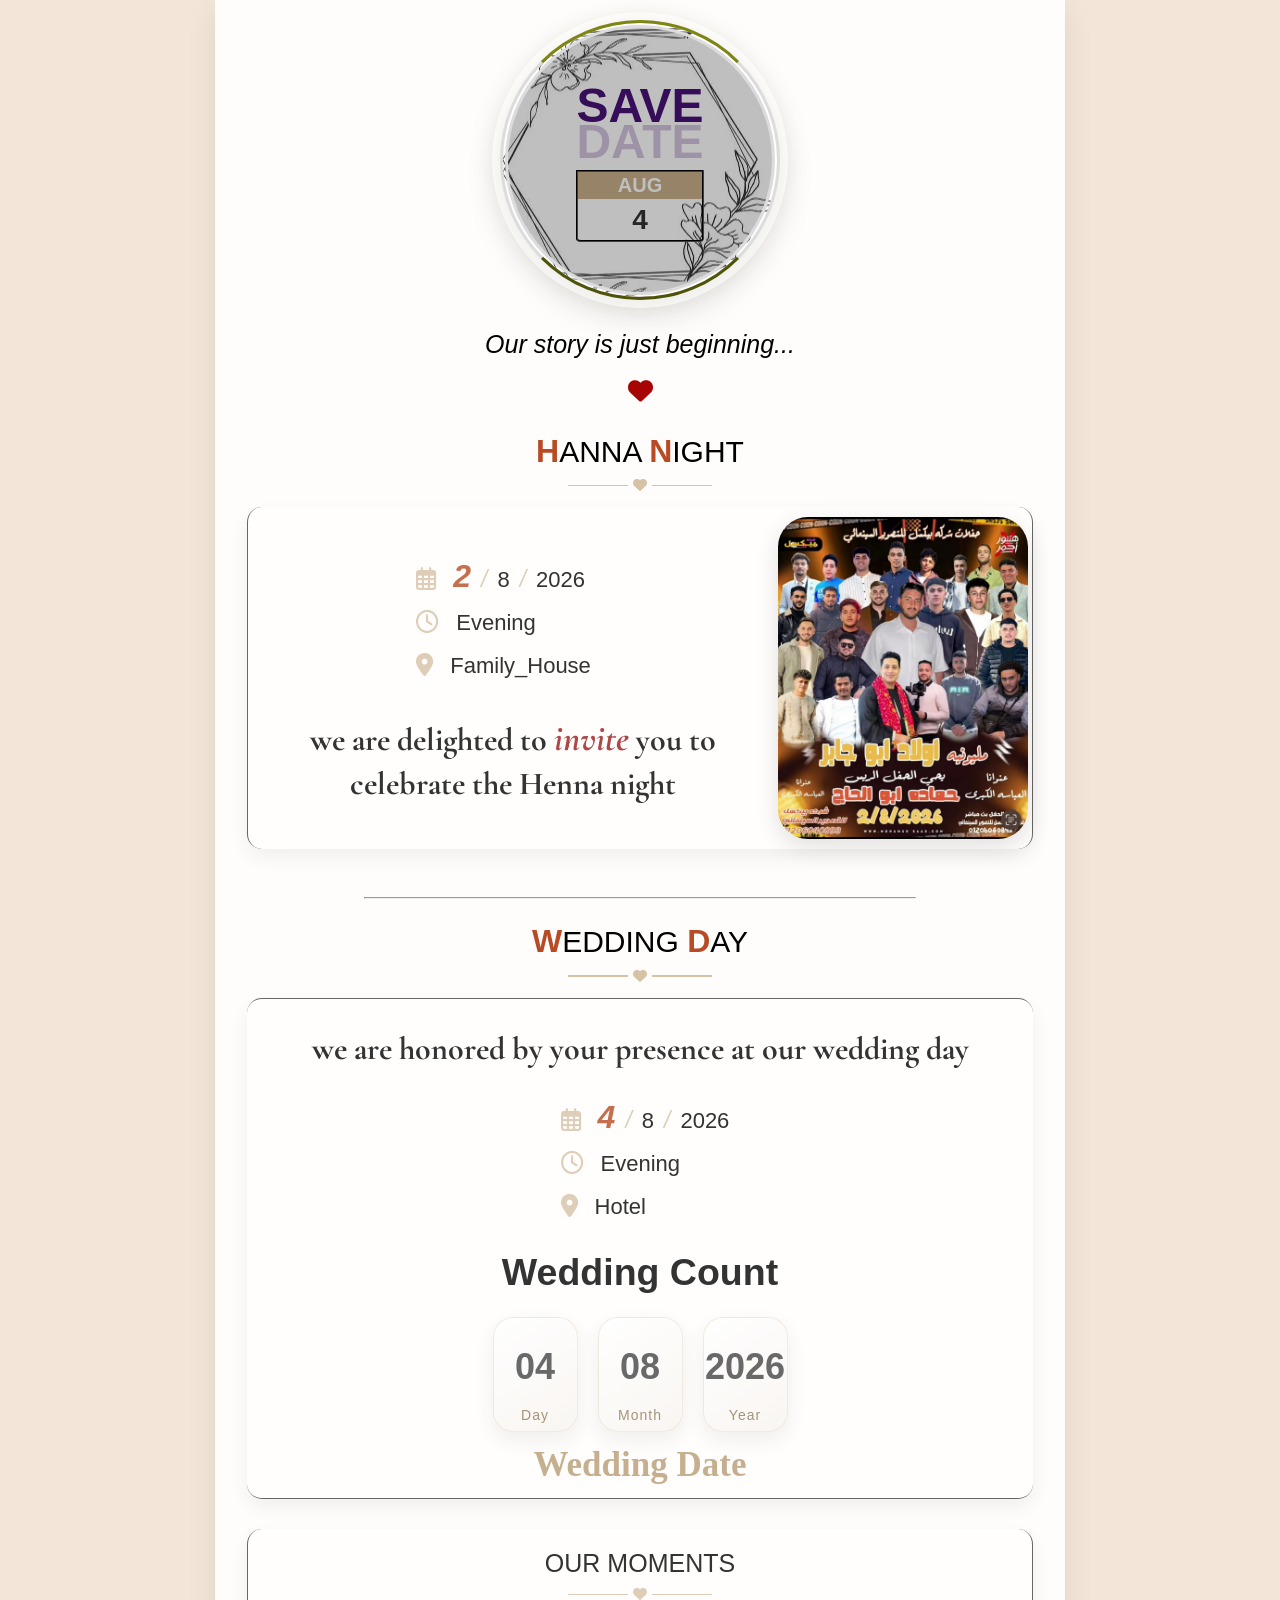
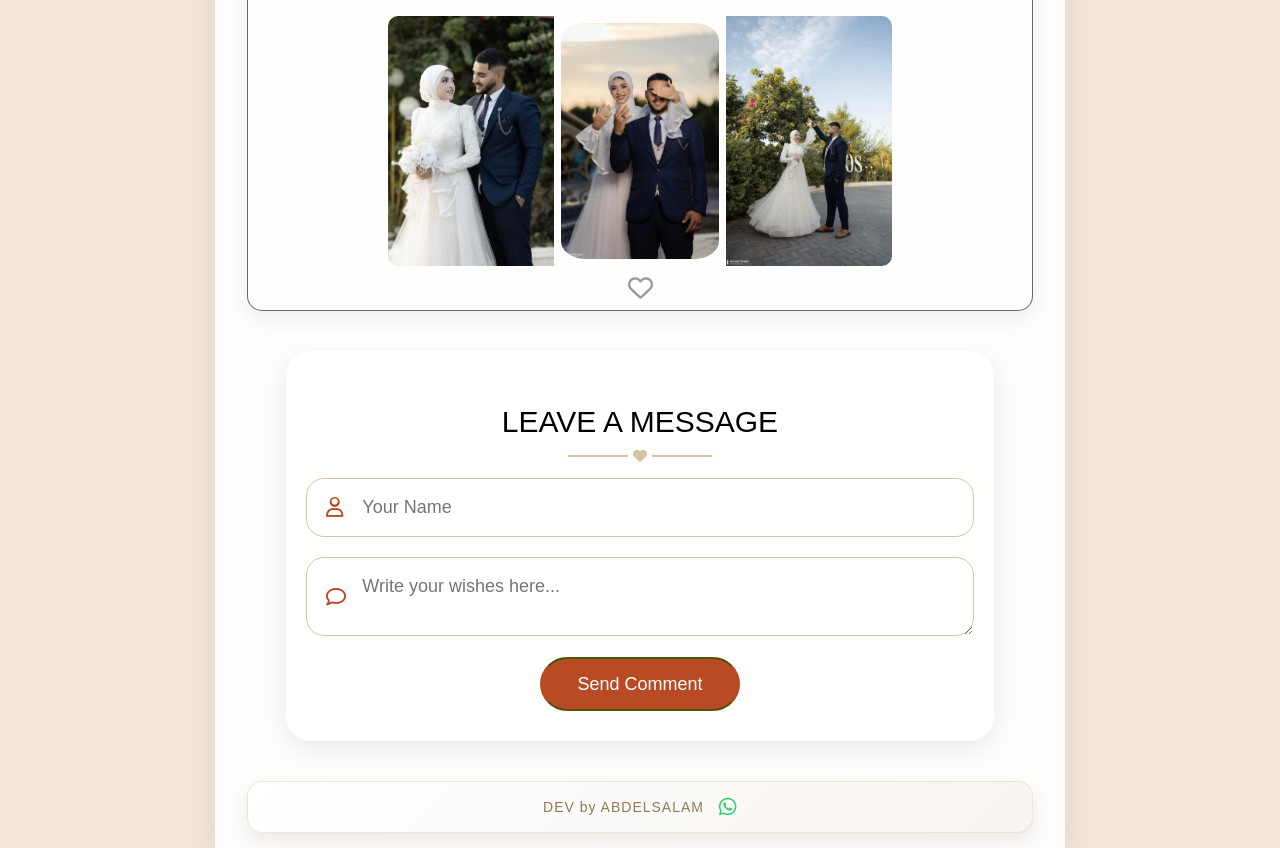
==== main.html @ c917ecb7 "Add files via upload" ====
<!doctype html>
<html lang="en">

<head>
  <meta charset="UTF-8" />
  <meta name="viewport" content="width=device-width, initial-scale=1.0" />
  <title>Wedding_Invation</title>
  <meta name="description" content="welcome for you in wedding party" />
</head>
<link rel="stylesheet" href="CSS/widding.css" />
<link rel="stylesheet" href="CSS/display.css" />
<link rel="stylesheet" href="CSS/normalize.css" />
<link rel="preconnect" href="https://fonts.googleapis.com/css2
    ?family=Outfit&family=Young+Serif&display=swap" />
<link rel="preconnect" href="https://fonts.googleapis.com" />
<link rel="preconnect" href="https://fonts.gstatic.com" crossorigin />

<link
  href="https://fonts.googleapis.com/css2?family=Cormorant+Garamond:wght@300;400;500;600;700&family=Great+Vibes&display=swap"
  rel="stylesheet" />
<link rel="stylesheet" href="https://cdnjs.cloudflare.com/ajax/libs/font-awesome/6.5.2/css/all.min.css" />

<body dir="auto">
  <div class="container">
    <div class="p1">
      <div class="content">
        <h1>SAVE<br /><strong>DATE</strong></h1>
        <div class="calender">
          <span class="month">AUG</span>
          <span class="day">4</span>
        </div>
      </div>
    </div>

    <div class="text1">
      <p>Our story is just beginning...</p>
      <i class="fa-solid fa-heart"></i>
    </div>

    <div class="HANNA">
      <p class="title"><strong>H</strong>ANNA <strong>N</strong>IGHT</p>
      <div class="divider">
        <span></span>
        <i class="fa-solid fa-heart"></i>
        <span></span>
      </div>
    </div>
    <div class="HANNA_content">
      <div class="details">
        <div class="first">
          <i class="fa-regular fa-calendar-days"></i>
          <span><b>2</b><i>/</i>8<i>/</i>2026</span>
          <br />
          <i class="fa-regular fa-clock"></i>
          <span>Evening</span>
          <br />
          <div class="location-box">
            <i class="fa-solid fa-location-dot location-icon"></i>
            <span>Family_House</span>
          </div>
        </div>
        <div class="invite">
          <p>
            we are delighted to <b>invite</b> you to celebrate the Henna night
          </p>
        </div>
      </div>

      <img class="p2" src="photo/Hanna.jpg" alt="Family_photo" />
    </div>
    <br />
    <hr />
    <div class="WEDDING">
      <p class="title"><strong>W</strong>EDDING <strong>D</strong>AY</p>
      <div class="divider">
        <span></span>
        <i class="fa-solid fa-heart"></i>
        <span></span>
      </div>
    </div>

    <div class="WEDDING_content">
      <div class="invite">
        <p>we are honored by your presence at our wedding day</p>
      </div>
      <div class="details">
        <i class="fa-regular fa-calendar-days"></i>
        <span><b>4</b><i>/</i>8<i>/</i>2026</span>
        <br />
        <i class="fa-regular fa-clock"></i>
        <span>Evening</span>
        <br />
        <div class="location-box2">
          <i class="fa-solid fa-location-dot location-icon2"></i>
          <span>Hotel</span>
        </div>
      </div>
      <div class="countdown-box">
        <h2 id="title">Wedding Count</h2>

        <div class="countdown" id="countdown">
          <div class="time-card">
            <span id="days">00</span>
            <p>Days</p>
          </div>

          <div class="time-card">
            <span id="hours">00</span>
            <p>Hours</p>
          </div>

          <div class="time-card">
            <span id="minutes">00</span>
            <p>Minutes</p>
          </div>

          <div class="time-card">
            <span id="seconds">00</span>
            <p>Seconds</p>
          </div>
        </div>

        <div class="countdown" id="date-box" style="display: none">
          <div class="time-card">
            <span id="d-day"></span>
            <p>Day</p>
          </div>

          <div class="time-card">
            <span id="d-month"></span>
            <p>Month</p>
          </div>

          <div class="time-card">
            <span id="d-year"></span>
            <p>Year</p>
          </div>
        </div>
        <h3 id="special-message"></h3>
      </div>
    </div>
    <div class="story">
      <p>OUR MOMENTS</p>
      <div class="divider">
        <span></span>
        <i class="fa-solid fa-heart"></i>
        <span></span>
      </div>
      <div class="moment">
        <img class="photo" src="photo/History_1.jpg" alt="Family_photo" loading="lazy" />
        <img class="photo" src="photo/history_2.jpg" alt="Family_photo" loading="lazy" />
        <img class="photo" src="photo/History_3.jpg" alt="Family_photo" loading="lazy" />
      </div>

      <i class="fa-regular fa-heart heart-icon"></i>
    </div>
    <div class="message">
      <p class="title">LEAVE A MESSAGE</p>

      <div class="divider">
        <span></span>
        <i class="fa-solid fa-heart"></i>
        <span></span>
      </div>

      <form class="message-form">

        <div class="name-box">
          <i class="fa-regular fa-user"></i>
          <input type="text" placeholder="Your Name" id="username" minlength="2" required />
        </div>

        <div class="comment-box">
          <i class="fa-regular fa-comment"></i>
          <textarea id="user-message" placeholder="Write your wishes here..." 
          maxlength="500" ></textarea>
        </div>

        <button class="submit-btn">
          <span class="btn-text">Send Comment</span>
        </button>
      </form>
    </div>

    <div class="footer">
      <span>DEV by ABDELSALAM</span>
      <i class="fa-brands fa-whatsapp" id="whatsapp-icon"></i>
    </div>
  </div>

  <script src="main.js"></script>
</body>

</html>
---- CSS/widding.css ----
* {
  box-sizing: border-box;
}

html {
  scroll-behavior: smooth;
}

ul {
  list-style: none;
}

body {
  font-family: 'Outfit', sans-serif;
  background-color: #f3e6d8;
  overflow-x: hidden;
}


.p1 {
  inset: -150;
  width: 280px;
  height: 280px;
  margin: auto;
  background-image: url("../photo/background.jpg");
  background-size: auto;
  background-position: center;
  background-repeat: repeat;
  border-radius: 50%;
  border: 8px, double, gainsboro;
  overflow: visible;
  box-shadow:
    0 0 0 8px rgba(255, 255, 255, 0.6),
    0 12px 35px rgba(0, 0, 0, .15),
    0 0 25px rgba(214, 194, 165, 0.4);


  display: flex;
  justify-content: center;
  align-items: center;
  position: relative;
  animation: fadeScale 1.5s ease;
}



@keyframes fadeScale {
  from {
    opacity: 0;
    transform: scale(1.25);
  }

  to {
    opacity: 1;
    transform: scale(1);
  }
}

.p1::before {
  content: "";
  position: absolute;
  inset: 0;
  background: rgba(0, 0, 0, 0.25);
  border-radius: 50%;
}



.p1::after {
  content: "";
  position: absolute;
  inset: -8px;

  border: 3px solid transparent;
  border-top-color: #7e8512;
  border-bottom-color: #4e5307;

  border-radius: 50%;

  animation: rotateBorder 1.75s ease-in-out 1;
}

@keyframes rotateBorder {
  from {
    transform: rotate(0deg);
    border: 10px dotted;
  }

  to {
    transform: rotate(360deg);
  }
}

.content {
  text-align: center;
  justify-content: center;
  background: bottom;
}


.content strong {
  color: rgba(72, 17, 119, 0.25);
}

.content h1 {
  color: rgb(72, 17, 119);
  margin: auto auto 10px;
  padding-top: 10px;
  font-size: xxx-large;
}

.calender {
  border: 2px, groove, black;
  border-bottom-left-radius: 4%;
  border-bottom-right-radius: 4%;
}

.month {
  display: block;
  background: #c9b08a;
  color: white;
  padding: 6px;
  font-size: 20px;
  font-weight: bold;

}

.day {
  display: block;
  color: #333;
  margin: 10px auto;
  font-size: 28px;
  font-weight: bold;

}

.text1 {
  text-align: center;
  margin-top: 5px;
  margin-bottom: 0px;
  font-style: italic;
  padding: 5px 0;
}

.text1 i {
  color: rgb(167, 4, 4);
  margin-top: 0px;

  display: inline-block;
  animation: heartbeat 2s infinite;
}

@keyframes heartbeat {
  0% {
    transform: scale(1);
  }

  20% {
    transform: scale(1.3);
  }

  40% {
    transform: scale(1.1);
  }

  60% {
    transform: scale(1.3);
  }

  100% {
    transform: scale(1);
  }
}


.title {
  font-size: larger;
  font-weight: lighter;
  text-align: center;
  margin-bottom: 0;
}

.title strong {
  font-weight: 900;
  color: #b84b24;
  font-size: x-large;
  height: 1.2;
}

.divider {
  display: flex;
  align-items: center;
  justify-content: center;
  gap: 5px;
  margin: 15px 0;
}

.divider span {
  width: 60px;
  height: 1.5px;
  background: #d6c2a5;
}

.divider i {
  color: #d6c2a5;
  font-size: 14px;
}

.HANNA_content {
  display: flex;
  position: relative;
  justify-content: space-around;

}

.HANNA_content::before {
  content: "";
  position: absolute;
  inset: 0;
  background: rgba(255, 255, 255, 0.2);
  border: 1px solid rgba(0, 0, 0, .6);
  box-shadow: 0px 8px 20px rgba(0, 0, 0, .06);
  border-radius: 15px;
  border-bottom: none;
  border-top: none;
}

.details {
  padding-top: 3%;
}

.p2 {
  width: 40%;
  max-width: 250px;
  border-radius: 30PX;
  margin: 10px 5px 10px auto;
  position: relative;
  inset: 0;
  transform: scale(1);
  box-shadow: 0 8px 25px rgba(0, 0, 0, .12);
}




.details span {
  font-size: large;
}

.details b {
  color: #b84b24;
  font-weight: 900;
  font-size: xx-large;
  font-style: italic;
}

.details i {
  margin: 10px;
  font-size: 23px;
  color: #d6c2a5;

}

.invite p {
  margin: 10px 15px 5px;
  line-height: 1.3;
  font-weight: bold;
  text-align: center;
  font-family: 'cormorant garamond';
}


.invite b {
  color: rgb(154, 25, 25);
  font-size: 23px;
}



.location-icon,
.location-icon2 {
  cursor: pointer;
  transition: .3s;
}

.location-icon:hover,
.location-icon:focus,
.location-icon2:hover,
.location-icon2:focus {
  color: #e63946;
  transform: scale(1.3);
  filter: drop-shadow(0 0 10px #e63946);
}



.location-icon,
.location-icon2 {
  animation: mapPulse 2s infinite;
}

.location-opened {
  animation: none;
}

@keyframes mapPulse {

  0%,
  100% {
    transform: scale(1);
  }

  50% {
    transform: scale(1.1);
    color: red;
  }
}




hr {
  height: 1px;
  width: 70%;
  background: linear-gradient(to right,
      transparent,
      #d6c2a5,
      transparent);
  margin: 30px auto;
}

.WEDDING_content {
  display: flex;
  position: relative;
  align-items: center;
  flex-direction: column;
}

.WEDDING_content::before {
  content: "";
  position: absolute;
  inset: 0;
  border-radius: 15px;
  background: rgba(255, 255, 255, 0.2);
  border: 1px solid rgba(0, 0, 0, .6);
  box-shadow: 0px 8px 20px rgba(0, 0, 0, .06);
  border-radius: 15px;
  border-left: none;
  border-right: none;
}

.countdown-box {
  text-align: center;
}

.countdown {
  display: flex;
  justify-content: center;
  gap: 2.1vw;
  flex-wrap: wrap;
  margin: auto;
}

.time-card {
  width: 85px;
  height: 115px;
  min-height: 110px;
  background: linear-gradient(145deg,
      #ffffff,
      #f8f4ef);
  border-radius: 20px;
  box-shadow: 0 8px 20px rgba(0, 0, 0, .08),
    inset 0 1px 2px rgba(255, 255, 255, 0.9);
  align-items: center;
  padding-top: 35px;
  border: 1px, solid, rgba(214, 194, 165, 0.4);
  transition: all 0.3s ease;
}

.time-card:hover {
  transform: translateY(-5px);
  box-shadow: 0 15px 30px rgba(0, 0, 0, .12);
}

.time-card span {
  font-size: 36px;
  font-weight: 700;
  color: #444;
}

.time-card p {
  color: #8f7a5a;
  font-size: 14px;
  margin-top: 30px;
  letter-spacing: 1px;
}

#date-box {
  justify-content: center;
  gap: 20px;
  flex-wrap: wrap;
}

#special-message {
  font-family: cursive;
  margin: auto;
  color: #b89c74;
  font-size: 35px;
  text-align: center;
  justify-content: center;
  padding: 20px;
}

.story {
  display: flex;
  position: relative;
  flex-direction: column;
  margin: 30px auto 20px;
  justify-content: center;
  align-items: center;
}

.story p {
  margin-bottom: 0px;
}


.story::before {
  content: "";
  position: absolute;
  inset: 0;
  border-radius: 15px;
  background: rgba(255, 255, 255, 0.2);
  border: 1px solid rgba(0, 0, 0, .6);
  box-shadow: 0px 8px 20px rgba(0, 0, 0, .06);
  border-radius: 15px;
  border-top: none;
}

.moment {
  display: flex;
  justify-content: center;
  height: 250px;
  gap: 7px;
  overflow: hidden;
  max-width: 100%;
}

.moment img {
  cursor: pointer;

  filter: grayscale(35%);
  transition: all .4s ease;

}

.moment img:nth-child(2) {
  filter: grayscale(10%);
  border-radius: 25px;
  padding: 7px 0px;

}


.moment :hover {
  transform: scale(1.08);
  filter: grayscale(0%);
  box-shadow: 0px 10px 25px rgba(0, 0, 0, .15);
}





.heart-icon {
  cursor: pointer;
  transition: .3s;
  color: gray;
  animation: pulse 2s infinite;
  margin: 10px auto;
}



.heart-icon.liked {
  color: red;
  animation: none;
}

@keyframes pulse {
  100% {
    transform: scale(1);
  }

  0% {
    transform: scale(1.2);
  }
}

.message {
  width: 90%;
  margin: 40px auto;
  padding: 30px 20px;

  background: rgba(255, 255, 255, .6);

  border-radius: 25px;

  box-shadow: 0 8px 25px rgba(0, 0, 0, .08);

  text-align: center;
}

.message .title {
  font-size: larger;
  font-weight: lighter;
  text-align: center;
  margin-bottom: 0;
}

.message-form {
  display: flex;
  flex-direction: column;
  gap: 20px;
}

.name-box,
.comment-box {
  position: relative;
}

.name-box i,
.comment-box i{
  position: absolute;
  top: 50%;
  left: 20px;

  transform: translateY(-50%);

  color: #b84b24;
  font-size: 20px;
}

.name-box input,
.comment-box textarea {

  width: 100%;

  padding: 18px 20px 18px 55px;

  border: 1px solid #d6c2a5;

  border-radius: 18px;

  outline: none;

  font-size: 18px;

  background: #fff;
}


.message button {
  position: relative;

  width: fit-content;

  margin: auto;

  padding: 15px 35px;

 border: 2px solid transparent;
 border-top-color: #4e5307;
  border-bottom-color: #4e5307;
  border-radius: 50px;

  background: #b84b24;

  color: white;

  font-size: 18px;

  cursor: pointer;

  transition: .3s;
}

.message button:hover {
  transform: translateY(-3px);

  box-shadow: 0 8px 20px rgba(184, 75, 36, .3);
}

.submit-btn {
    position: relative;
    padding: 12px 25px;
    border: 2px solid #000;
    background: transparent;
    cursor: pointer;
    overflow: hidden;
}



.footer {
  display: flex;
  background: linear-gradient(135deg,
      #ffffff,
      #f8f4ef);
  margin: 30px auto 10px;
  padding: 15px 20px;
  justify-content: center;
  align-items: center;
  gap: 15px;
  border-radius: 15px;
  box-shadow: 0 8px 20px rgba(0, 0, 0, .08);
  border: 1px solid rgba(214, 194, 165, 0.4);
  background-color: black;
}

.footer span {
  color: #8f7a5a;
  font-size: 14px;
  letter-spacing: 1px;
}

.footer #whatsapp-icon {
  font-size: 20px;
  color: #25D366;
  cursor: pointer;
  transition: 0.3s;
}

#whatsapp-icon:hover {
  transform: scale(1.2) rotate(8deg);
  color: #128C7E;
}
---- CSS/display.css ----
.container {
    max-width: 850px;
    background-color: rgba(255, 255, 255, 0.92);
    backdrop-filter: blur(8px);
    box-shadow: 0 8px 30px rgba(0, 0, 0, 0.08);
    overflow: hidden;
    margin: 0px auto;
    padding: 20px 2.5vw 5px 2.5vw;
}

@media (max-width: 550px) {
    .container {
        width: 92vw;
    }
    
    
}

@media (min-width: 551px) {
     .container {
        width: 80vw;
        font-size: 22px;
    }
    .invite b{
      font-size: 32px;
    }
    .title strong{
        font-size: 28px;
    }
    .HANNA_content .details .first{
        padding-top:5%;
        padding-left: 10%;

    }
    .invite{
        font-size: 28px;
        font-weight: 900;
        padding-top: 20px;
    }
    .moment{
        border-radius: 10px;
    }
    .details span{
        font-size: 22px;
    }
    
}

@media (min-width: 1200px) {
    .container {
        width: 70vw;
        font-size: 25px;
    }
    .invite b{
      font-size: 36px;
    }
    .title strong{
        font-size: 32px;
    }
    .HANNA_content .details .first{
        padding-left: 30%;
    }
    .invite{
        font-size: 32px;
        font-weight: 900;
        padding-top: 20px;
    }
    .moment{
        border-radius: 10px;
    }
}
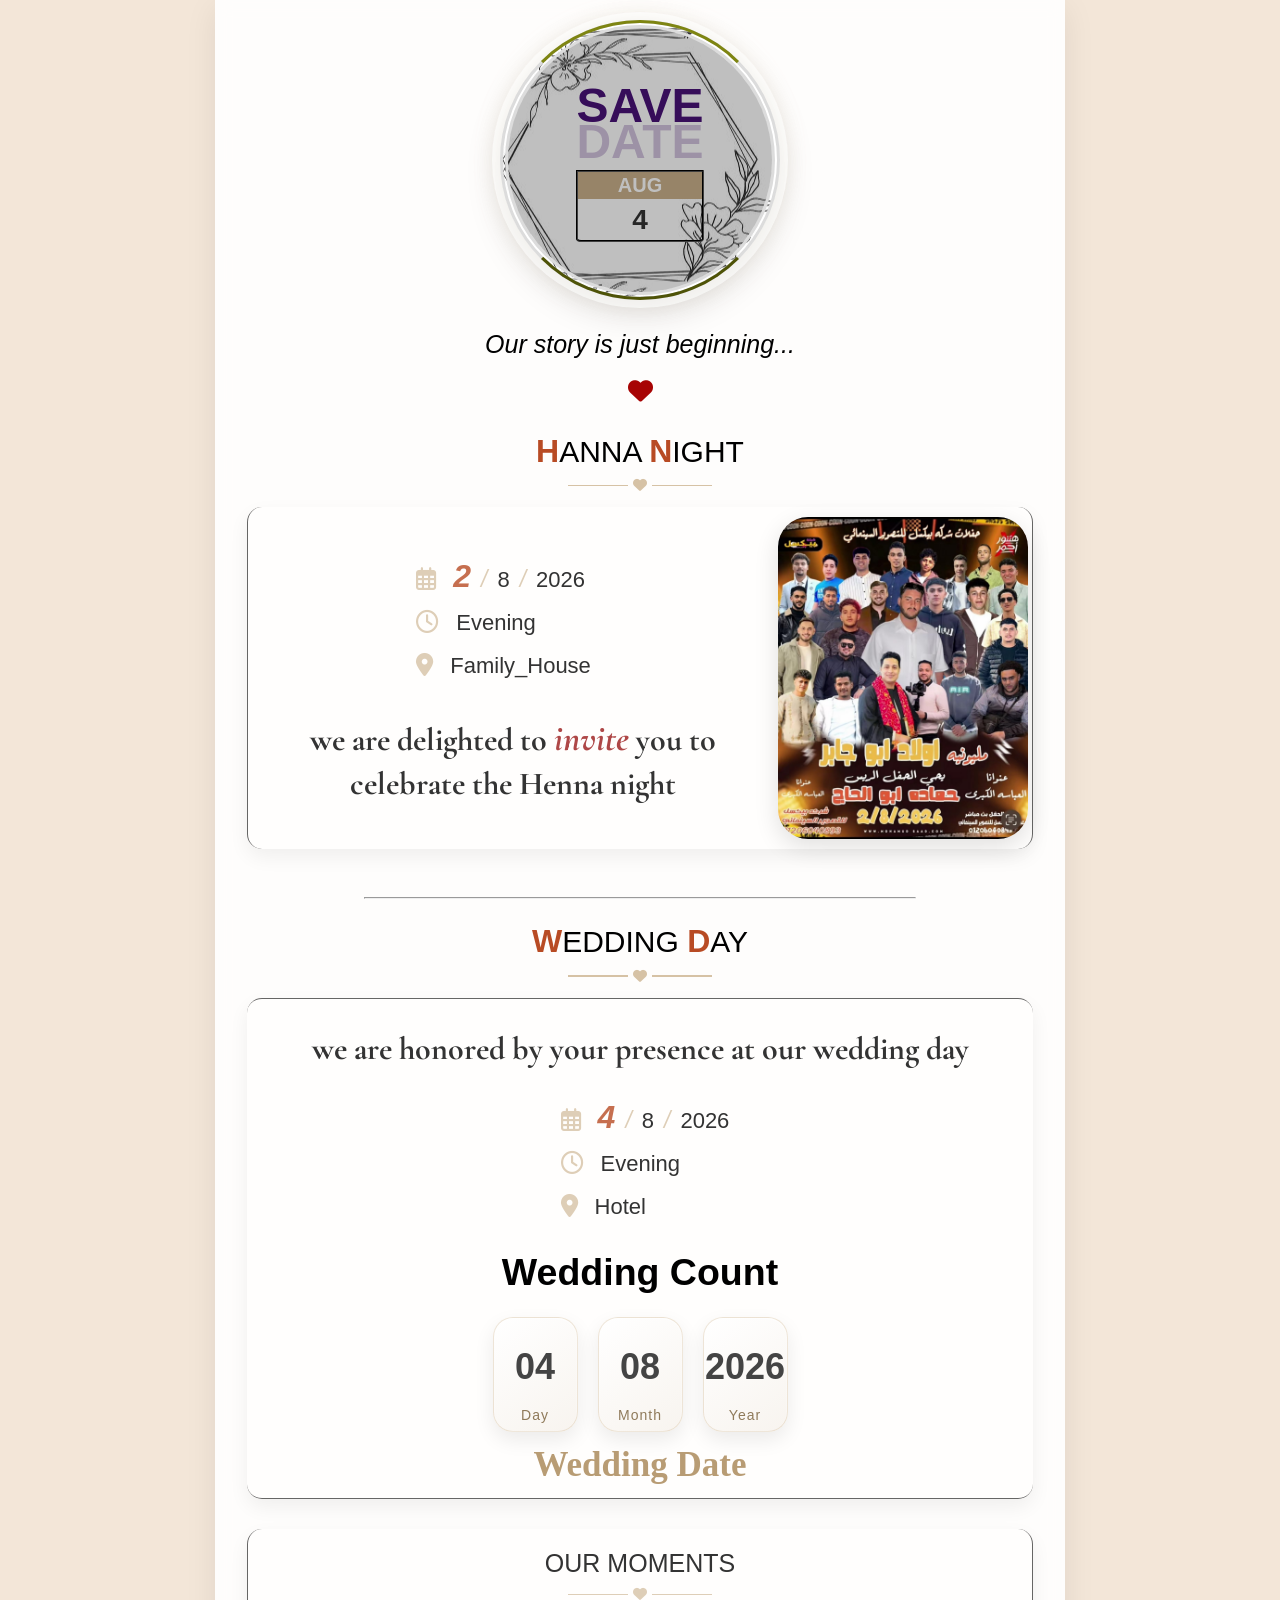
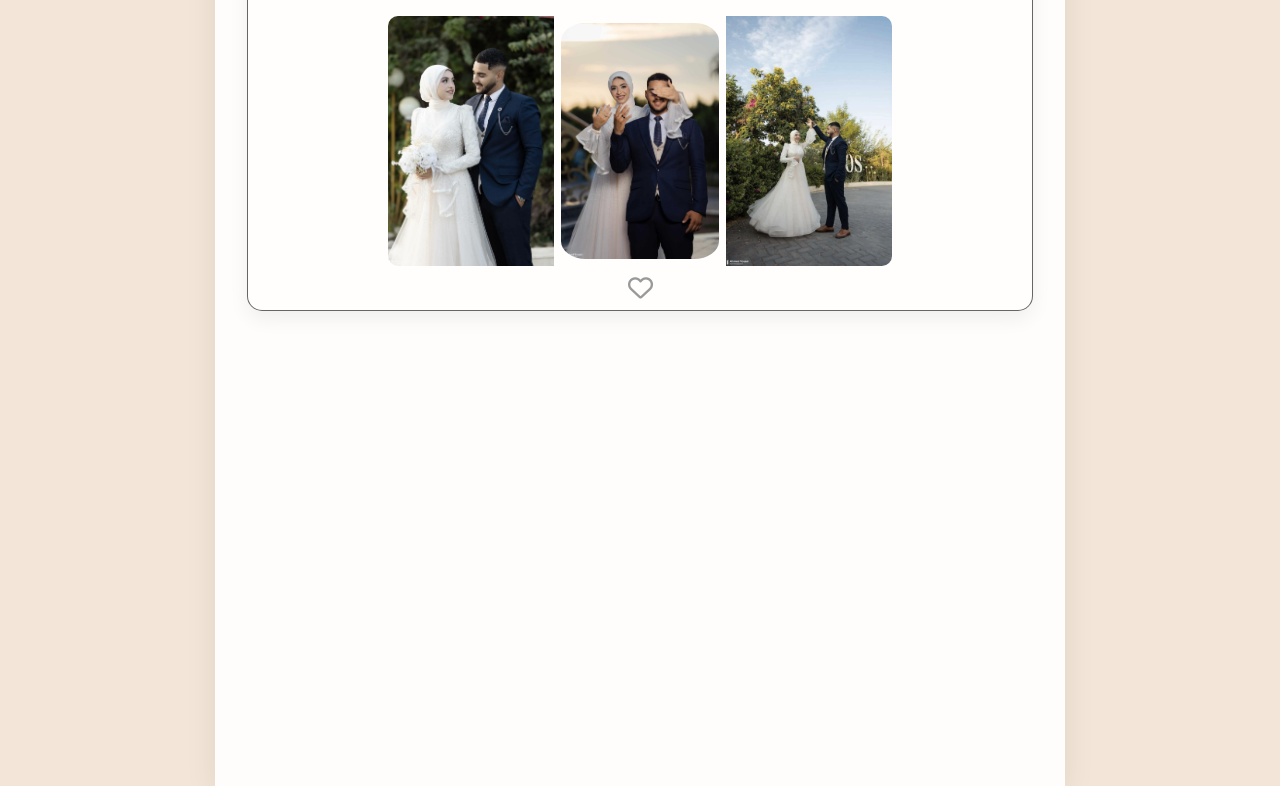
==== commit bd8e00a2: "Add files via upload" ====
--- a/main.html
+++ b/main.html
@@ -19,173 +19,198 @@
   href="https://fonts.googleapis.com/css2?family=Cormorant+Garamond:wght@300;400;500;600;700&family=Great+Vibes&display=swap"
   rel="stylesheet" />
 <link rel="stylesheet" href="https://cdnjs.cloudflare.com/ajax/libs/font-awesome/6.5.2/css/all.min.css" />
+<section class="hidden"></section>
 
 <body dir="auto">
   <div class="container">
-    <div class="p1">
-      <div class="content">
-        <h1>SAVE<br /><strong>DATE</strong></h1>
-        <div class="calender">
-          <span class="month">AUG</span>
-          <span class="day">4</span>
-        </div>
-      </div>
-    </div>
-
-    <div class="text1">
-      <p>Our story is just beginning...</p>
-      <i class="fa-solid fa-heart"></i>
-    </div>
-
-    <div class="HANNA">
-      <p class="title"><strong>H</strong>ANNA <strong>N</strong>IGHT</p>
-      <div class="divider">
-        <span></span>
+    <section class="hidden">
+      <div class="p1">
+        <div class="content">
+          <h1>SAVE<br /><strong>DATE</strong></h1>
+          <div class="calender">
+            <span class="month">AUG</span>
+            <span class="day">4</span>
+          </div>
+        </div>
+      </div>
+    </section>
+
+    <section class="hidden">
+      <div class="text1" class="hidden">
+        <p>Our story is just beginning...</p>
         <i class="fa-solid fa-heart"></i>
-        <span></span>
-      </div>
-    </div>
-    <div class="HANNA_content">
-      <div class="details">
-        <div class="first">
+      </div>
+    </section>
+
+    <section class="hidden">
+      <div class="HANNA">
+        <p class="title"><strong>H</strong>ANNA <strong>N</strong>IGHT</p>
+        <div class="divider">
+          <span></span>
+          <i class="fa-solid fa-heart"></i>
+          <span></span>
+        </div>
+      </div>
+      <div class="HANNA_content">
+        <div class="details">
+          <div class="first">
+            <i class="fa-regular fa-calendar-days"></i>
+            <span><b>2</b><i>/</i>8<i>/</i>2026</span>
+            <br />
+            <i class="fa-regular fa-clock"></i>
+            <span>Evening</span>
+            <br />
+            <div class="location-box">
+              <i class="fa-solid fa-location-dot location-icon"></i>
+              <span>Family_House</span>
+            </div>
+          </div>
+          <div class="invite">
+            <p>
+              we are delighted to <b>invite</b> you to celebrate the Henna night
+            </p>
+          </div>
+        </div>
+
+        <img class="p2" src="photo/Hanna.jpg" alt="Family_photo" />
+      </div>
+    </section>
+
+    <section class="hidden">
+      <br />
+      <hr />
+    </section>
+
+    <section class="hidden">
+      <div class="WEDDING">
+        <p class="title"><strong>W</strong>EDDING <strong>D</strong>AY</p>
+        <div class="divider">
+          <span></span>
+          <i class="fa-solid fa-heart"></i>
+          <span></span>
+        </div>
+      </div>
+    </section>
+
+    <section class="hidden">
+      <div class="WEDDING_content">
+        <div class="invite">
+          <p>we are honored by your presence at our wedding day</p>
+        </div>
+        <div class="details">
           <i class="fa-regular fa-calendar-days"></i>
-          <span><b>2</b><i>/</i>8<i>/</i>2026</span>
+          <span><b>4</b><i>/</i>8<i>/</i>2026</span>
           <br />
           <i class="fa-regular fa-clock"></i>
           <span>Evening</span>
           <br />
-          <div class="location-box">
-            <i class="fa-solid fa-location-dot location-icon"></i>
-            <span>Family_House</span>
-          </div>
-        </div>
-        <div class="invite">
-          <p>
-            we are delighted to <b>invite</b> you to celebrate the Henna night
-          </p>
-        </div>
-      </div>
-
-      <img class="p2" src="photo/Hanna.jpg" alt="Family_photo" />
-    </div>
-    <br />
-    <hr />
-    <div class="WEDDING">
-      <p class="title"><strong>W</strong>EDDING <strong>D</strong>AY</p>
-      <div class="divider">
-        <span></span>
-        <i class="fa-solid fa-heart"></i>
-        <span></span>
-      </div>
-    </div>
-
-    <div class="WEDDING_content">
-      <div class="invite">
-        <p>we are honored by your presence at our wedding day</p>
-      </div>
-      <div class="details">
-        <i class="fa-regular fa-calendar-days"></i>
-        <span><b>4</b><i>/</i>8<i>/</i>2026</span>
-        <br />
-        <i class="fa-regular fa-clock"></i>
-        <span>Evening</span>
-        <br />
-        <div class="location-box2">
-          <i class="fa-solid fa-location-dot location-icon2"></i>
-          <span>Hotel</span>
-        </div>
-      </div>
-      <div class="countdown-box">
-        <h2 id="title">Wedding Count</h2>
-
-        <div class="countdown" id="countdown">
-          <div class="time-card">
-            <span id="days">00</span>
-            <p>Days</p>
-          </div>
-
-          <div class="time-card">
-            <span id="hours">00</span>
-            <p>Hours</p>
-          </div>
-
-          <div class="time-card">
-            <span id="minutes">00</span>
-            <p>Minutes</p>
-          </div>
-
-          <div class="time-card">
-            <span id="seconds">00</span>
-            <p>Seconds</p>
-          </div>
-        </div>
-
-        <div class="countdown" id="date-box" style="display: none">
-          <div class="time-card">
-            <span id="d-day"></span>
-            <p>Day</p>
-          </div>
-
-          <div class="time-card">
-            <span id="d-month"></span>
-            <p>Month</p>
-          </div>
-
-          <div class="time-card">
-            <span id="d-year"></span>
-            <p>Year</p>
-          </div>
-        </div>
-        <h3 id="special-message"></h3>
-      </div>
-    </div>
-    <div class="story">
-      <p>OUR MOMENTS</p>
-      <div class="divider">
-        <span></span>
-        <i class="fa-solid fa-heart"></i>
-        <span></span>
-      </div>
-      <div class="moment">
-        <img class="photo" src="photo/History_1.jpg" alt="Family_photo" loading="lazy" />
-        <img class="photo" src="photo/history_2.jpg" alt="Family_photo" loading="lazy" />
-        <img class="photo" src="photo/History_3.jpg" alt="Family_photo" loading="lazy" />
-      </div>
-
-      <i class="fa-regular fa-heart heart-icon"></i>
-    </div>
-    <div class="message">
-      <p class="title">LEAVE A MESSAGE</p>
-
-      <div class="divider">
-        <span></span>
-        <i class="fa-solid fa-heart"></i>
-        <span></span>
-      </div>
-
-      <form class="message-form">
-
-        <div class="name-box">
-          <i class="fa-regular fa-user"></i>
-          <input type="text" placeholder="Your Name" id="username" minlength="2" required />
-        </div>
-
-        <div class="comment-box">
-          <i class="fa-regular fa-comment"></i>
-          <textarea id="user-message" placeholder="Write your wishes here..." 
-          maxlength="500" ></textarea>
-        </div>
-
-        <button class="submit-btn">
-          <span class="btn-text">Send Comment</span>
-        </button>
-      </form>
-    </div>
-
-    <div class="footer">
-      <span>DEV by ABDELSALAM</span>
-      <i class="fa-brands fa-whatsapp" id="whatsapp-icon"></i>
-    </div>
+          <div class="location-box2">
+            <i class="fa-solid fa-location-dot location-icon2"></i>
+            <span>Hotel</span>
+          </div>
+        </div>
+        <section class="hidden">
+          <div class="countdown-box">
+            <h2 id="title">Wedding Count</h2>
+
+            <div class="countdown" id="countdown">
+              <div class="time-card">
+                <span id="days">00</span>
+                <p>Days</p>
+              </div>
+
+              <div class="time-card">
+                <span id="hours">00</span>
+                <p>Hours</p>
+              </div>
+
+              <div class="time-card">
+                <span id="minutes">00</span>
+                <p>Minutes</p>
+              </div>
+
+              <div class="time-card">
+                <span id="seconds">00</span>
+                <p>Seconds</p>
+              </div>
+            </div>
+
+            <div class="countdown" id="date-box" style="display: none">
+              <div class="time-card">
+                <span id="d-day"></span>
+                <p>Day</p>
+              </div>
+
+              <div class="time-card">
+                <span id="d-month"></span>
+                <p>Month</p>
+              </div>
+
+              <div class="time-card">
+                <span id="d-year"></span>
+                <p>Year</p>
+              </div>
+            </div>
+            <h3 id="special-message"></h3>
+          </div>
+        </section>
+      </div>
+    </section>
+
+    <section class="hidden">
+      <div class="story">
+        <p>OUR MOMENTS</p>
+        <div class="divider">
+          <span></span>
+          <i class="fa-solid fa-heart"></i>
+          <span></span>
+        </div>
+        <div class="moment">
+          <img class="photo" src="photo/History_1.jpg" alt="Family_photo" loading="lazy" />
+          <img class="photo" src="photo/history_2.jpg" alt="Family_photo" loading="lazy" />
+          <img class="photo" src="photo/History_3.jpg" alt="Family_photo" loading="lazy" />
+        </div>
+
+        <i class="fa-regular fa-heart heart-icon"></i>
+      </div>
+    </section>
+
+    <section class="hidden">
+      <div class="message">
+        <p class="title">LEAVE A MESSAGE</p>
+
+        <div class="divider">
+          <span></span>
+          <i class="fa-solid fa-heart"></i>
+          <span></span>
+        </div>
+
+        <form class="message-form">
+
+          <div class="name-box">
+            <i class="fa-regular fa-user"></i>
+            <input type="text" placeholder="Your Name" id="username" minlength="2" required />
+          </div>
+
+          <div class="comment-box">
+            <i class="fa-regular fa-comment"></i>
+            <textarea id="user-message" placeholder="Write your wishes here..." maxlength="500"></textarea>
+          </div>
+
+          <button class="submit-btn">
+            <span class="btn-text">Send Comment</span>
+          </button>
+        </form>
+      </div>
+    </section>
+
+    <section class="hidden" style="display: none;">
+      <div class="footer">
+        <span>DEV by ABDELSALAM</span>
+        <i class="fa-brands fa-whatsapp" id="whatsapp-icon"></i>
+      </div>
+    </section>
+
   </div>
 
   <script src="main.js"></script>
--- a/CSS/widding.css
+++ b/CSS/widding.css
@@ -16,6 +16,16 @@
   overflow-x: hidden;
 }
 
+.hidden {
+    opacity: 0;
+    transform: translateY(30px);
+    transition: all 1s ease;
+}
+
+.show {
+    opacity: 1;
+    transform: translateY(0);
+}
 
 .p1 {
   inset: -150;
--- a/CSS/display.css
+++ b/CSS/display.css
@@ -72,3 +72,5 @@
 
 
 
+
+
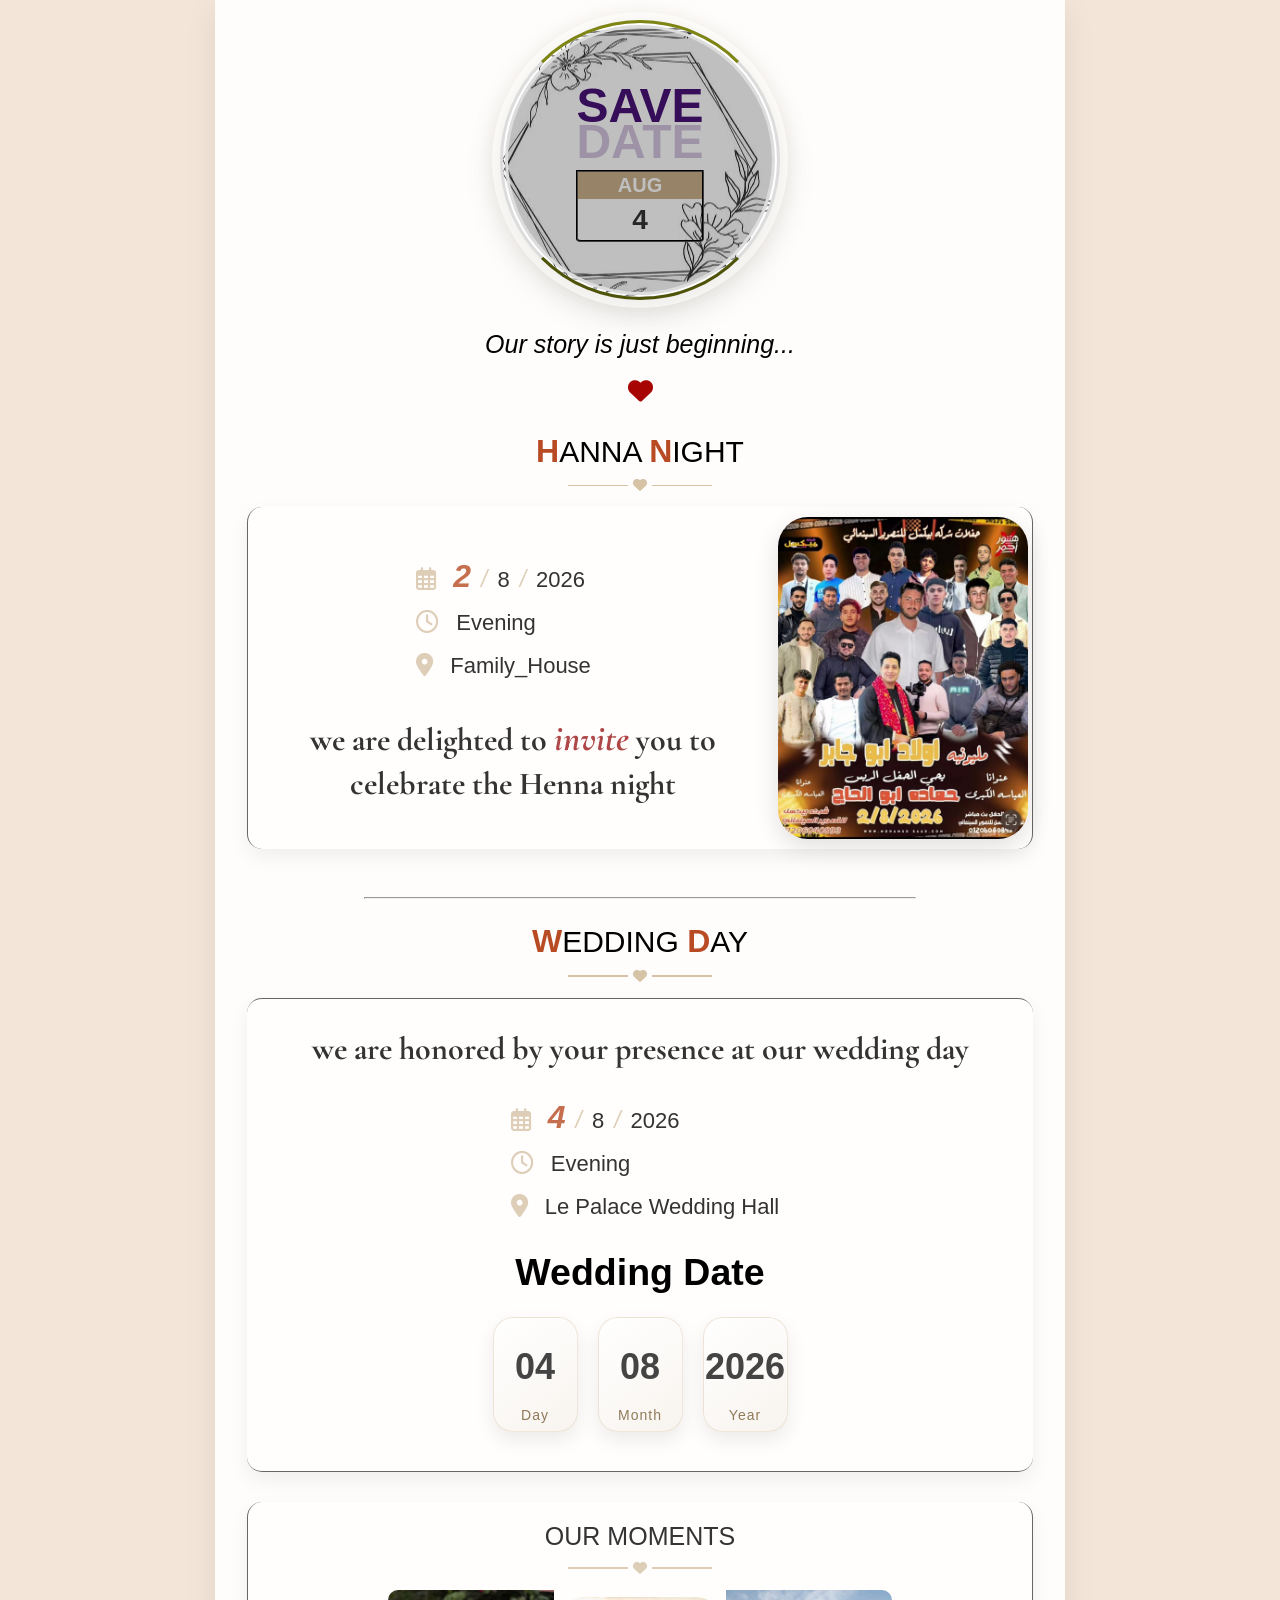
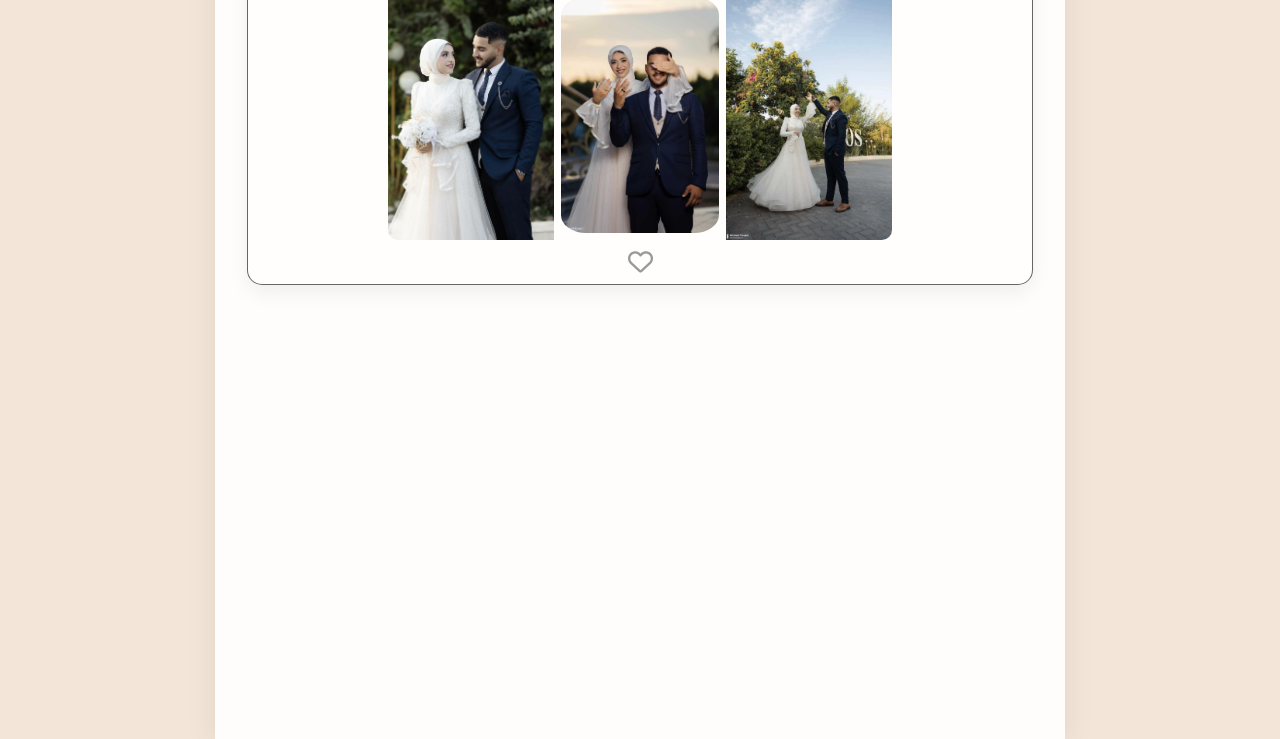
==== commit 9f5aaab0: "Update main.html" ====
--- a/main.html
+++ b/main.html
@@ -106,7 +106,7 @@
           <br />
           <div class="location-box2">
             <i class="fa-solid fa-location-dot location-icon2"></i>
-            <span>Hotel</span>
+            <span>Le Palace Wedding Hall</span>
           </div>
         </div>
         <section class="hidden">
@@ -216,4 +216,4 @@
   <script src="main.js"></script>
 </body>
 
-</html>+</html>
--- a/CSS/widding.css
+++ b/CSS/widding.css
@@ -564,9 +564,18 @@
 
   outline: none;
 
-  font-size: 18px;
+  font-size: 12px;
 
   background: #fff;
+
+  transition: all 0.3s ease;
+}
+
+input:focus,
+textarea:focus {
+    border: 1px solid transparent;
+    box-shadow: 0 0 18px rgba(255, 105, 180, 0.4);
+    transform: translateY(-2px) scale(1.02);
 }
 
 
@@ -644,4 +653,4 @@
 #whatsapp-icon:hover {
   transform: scale(1.2) rotate(8deg);
   color: #128C7E;
-}+}
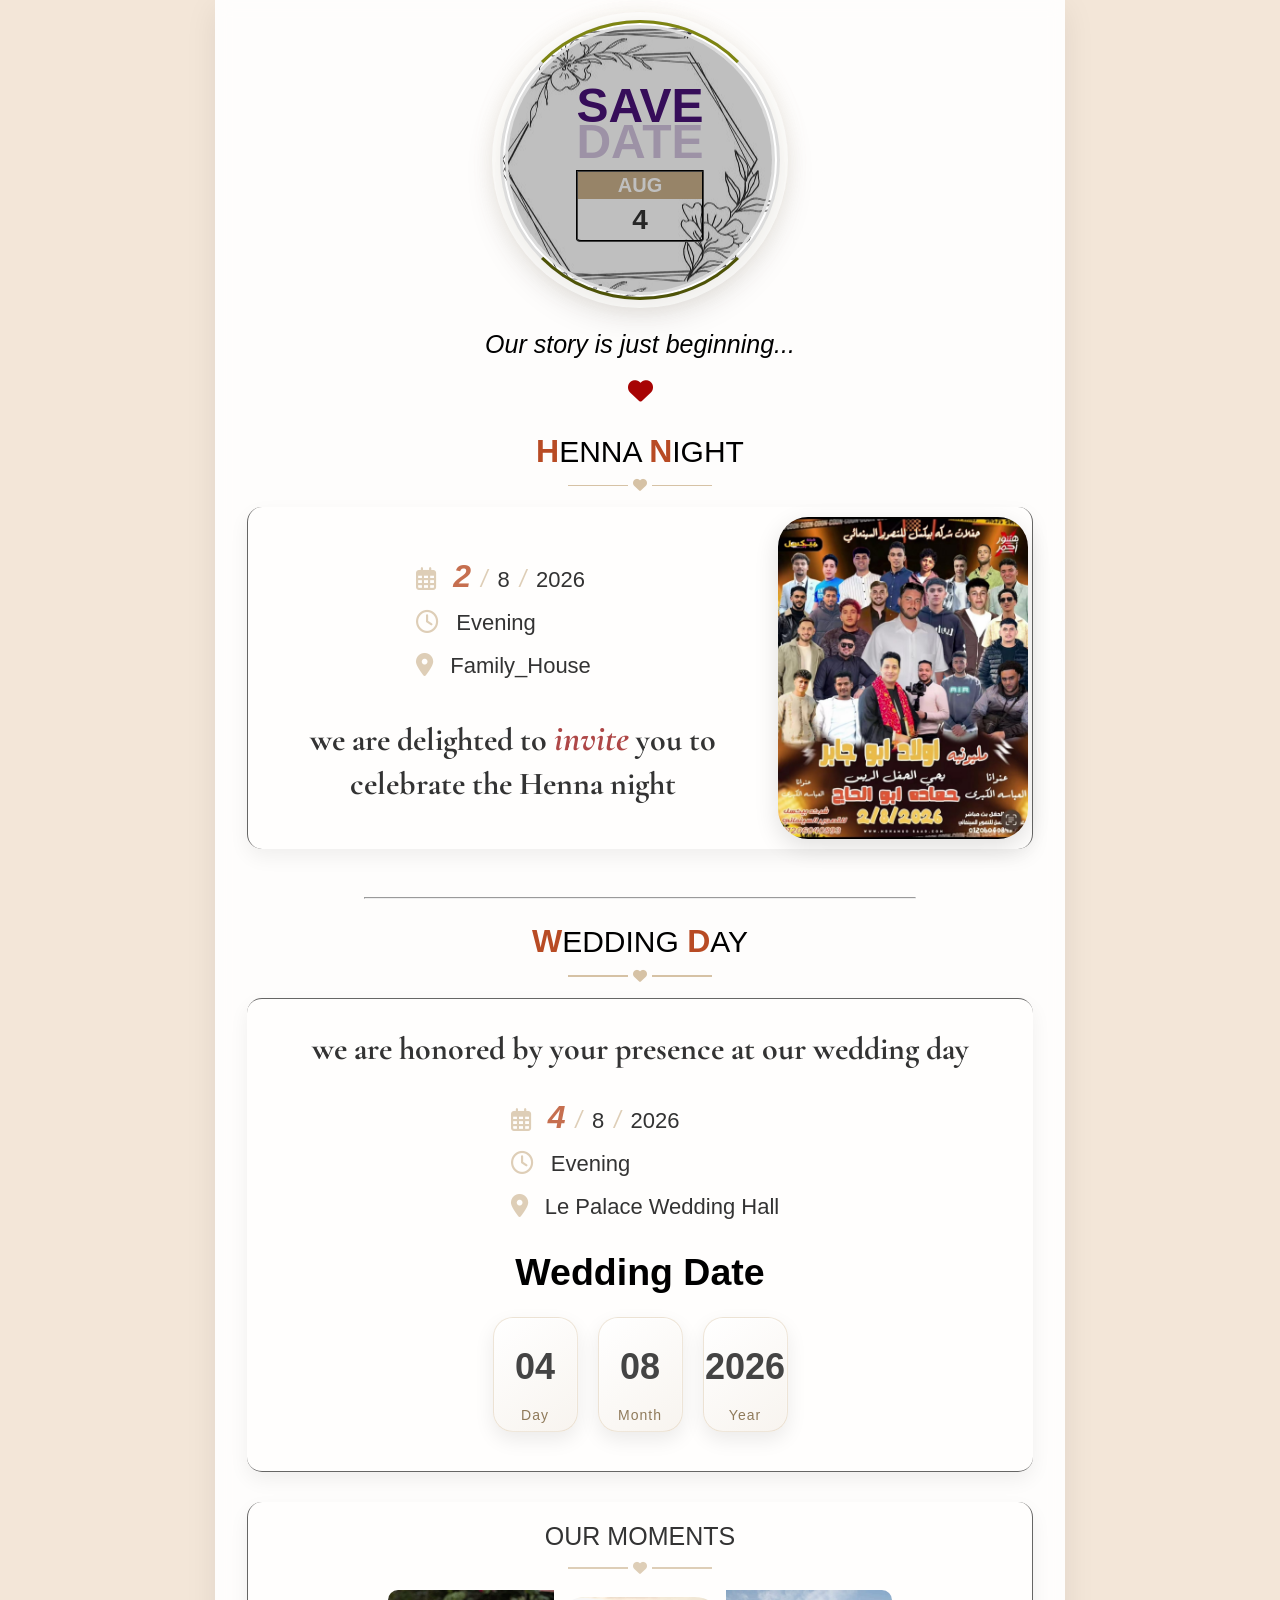
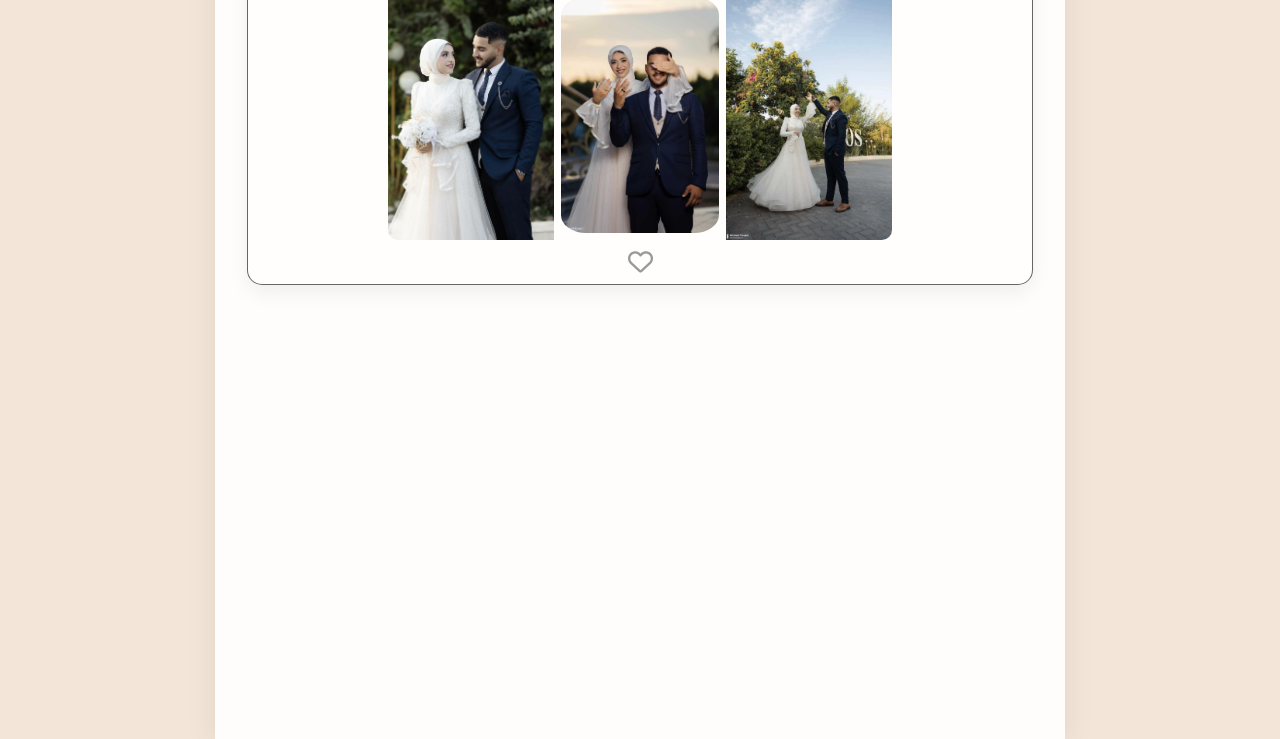
==== commit 3b262a83: "Update main.html" ====
--- a/main.html
+++ b/main.html
@@ -44,7 +44,7 @@
 
     <section class="hidden">
       <div class="HANNA">
-        <p class="title"><strong>H</strong>ANNA <strong>N</strong>IGHT</p>
+        <p class="title"><strong>H</strong>ENNA <strong>N</strong>IGHT</p>
         <div class="divider">
           <span></span>
           <i class="fa-solid fa-heart"></i>
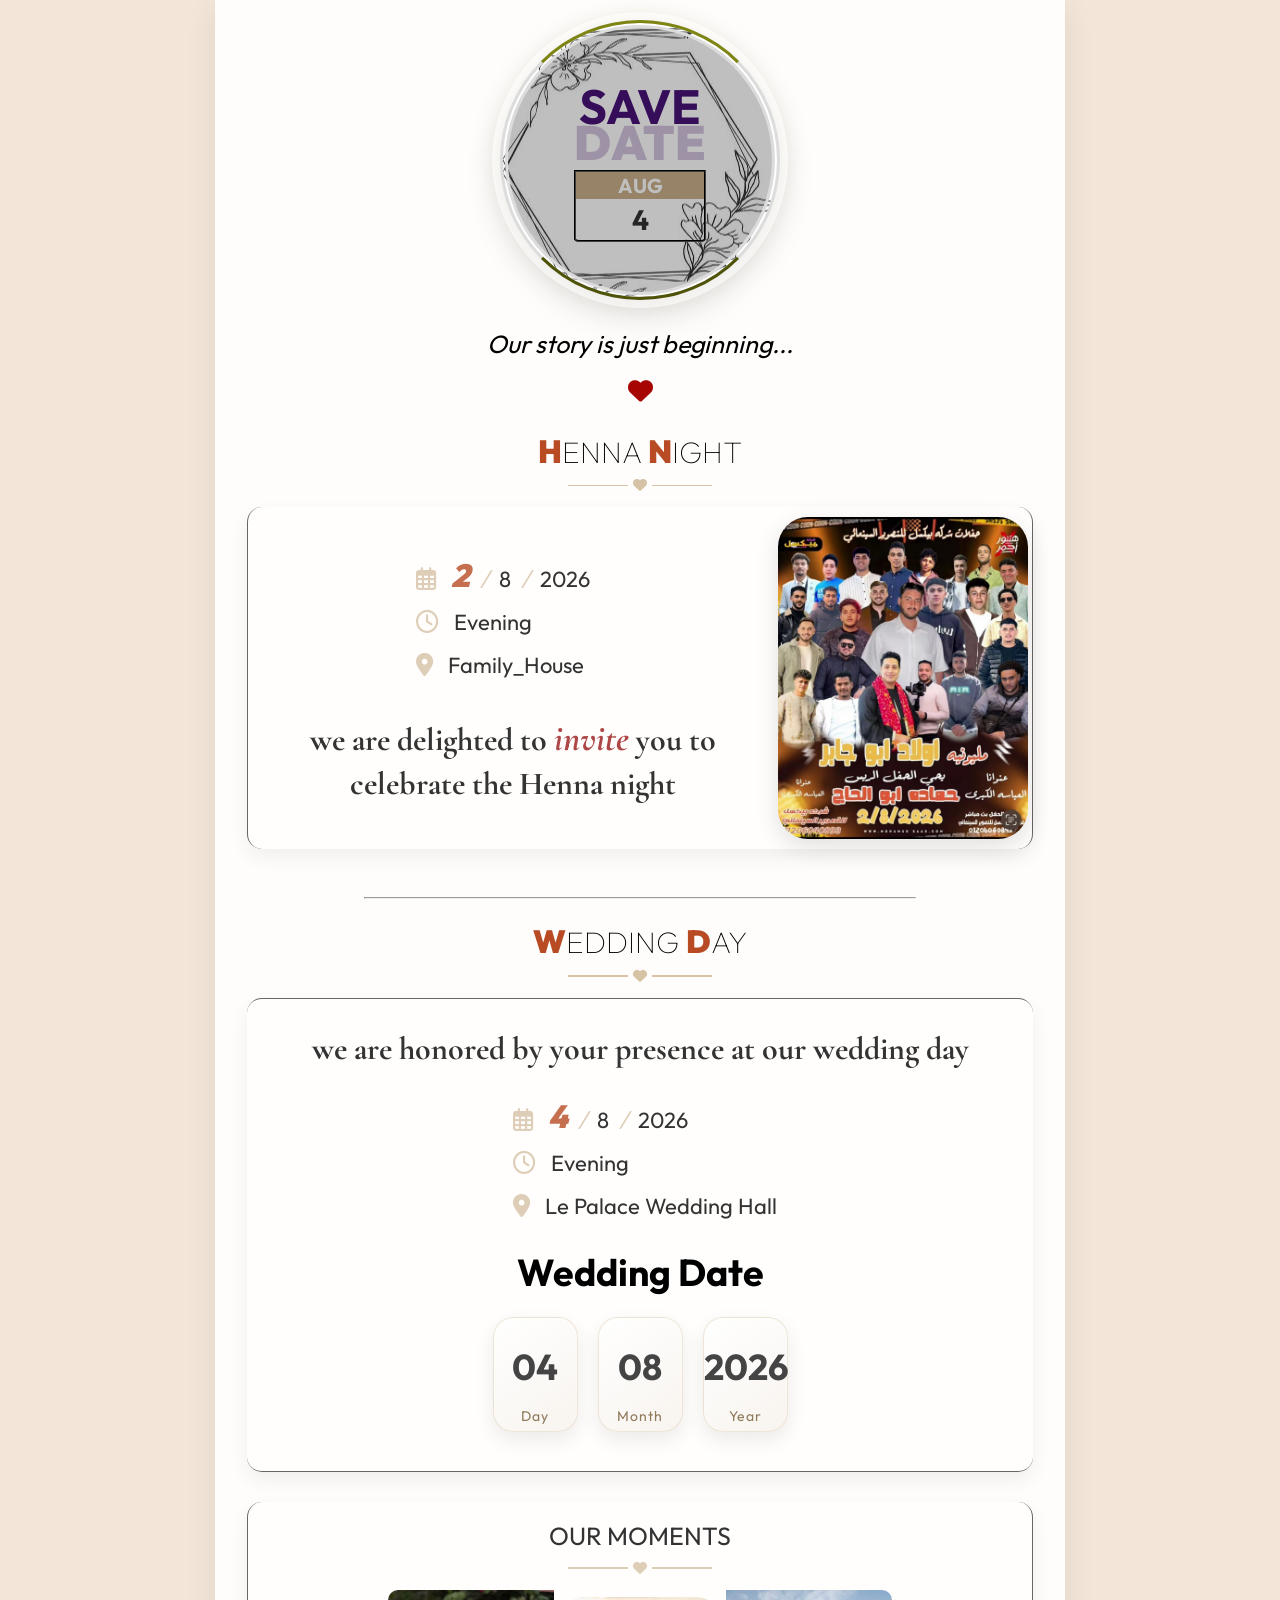
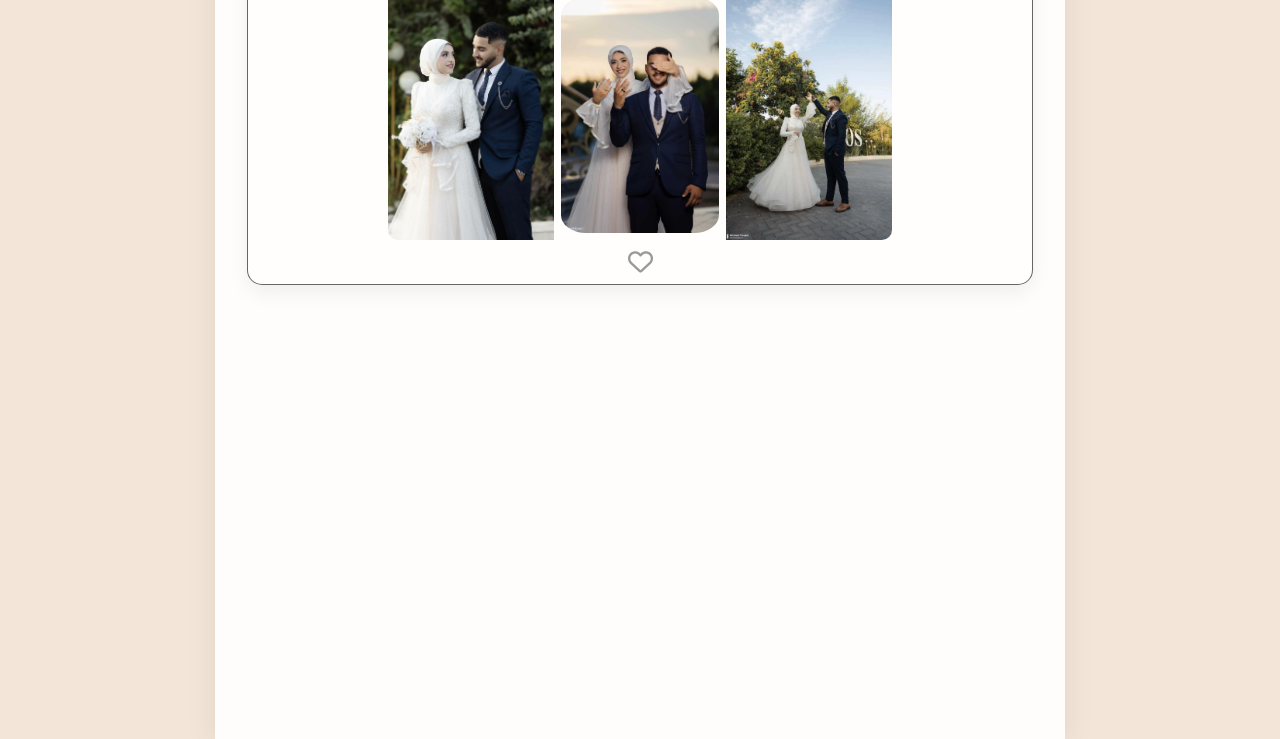
==== commit 17bcc303: "Add files via upload" ====
--- a/main.html
+++ b/main.html
@@ -1,219 +1,251 @@
 <!doctype html>
 <html lang="en">
-
-<head>
-  <meta charset="UTF-8" />
-  <meta name="viewport" content="width=device-width, initial-scale=1.0" />
-  <title>Wedding_Invation</title>
-  <meta name="description" content="welcome for you in wedding party" />
-</head>
-<link rel="stylesheet" href="CSS/widding.css" />
-<link rel="stylesheet" href="CSS/display.css" />
-<link rel="stylesheet" href="CSS/normalize.css" />
-<link rel="preconnect" href="https://fonts.googleapis.com/css2
-    ?family=Outfit&family=Young+Serif&display=swap" />
-<link rel="preconnect" href="https://fonts.googleapis.com" />
-<link rel="preconnect" href="https://fonts.gstatic.com" crossorigin />
-
-<link
-  href="https://fonts.googleapis.com/css2?family=Cormorant+Garamond:wght@300;400;500;600;700&family=Great+Vibes&display=swap"
-  rel="stylesheet" />
-<link rel="stylesheet" href="https://cdnjs.cloudflare.com/ajax/libs/font-awesome/6.5.2/css/all.min.css" />
-<section class="hidden"></section>
-
-<body dir="auto">
-  <div class="container">
-    <section class="hidden">
-      <div class="p1">
-        <div class="content">
-          <h1>SAVE<br /><strong>DATE</strong></h1>
-          <div class="calender">
-            <span class="month">AUG</span>
-            <span class="day">4</span>
-          </div>
-        </div>
-      </div>
-    </section>
-
-    <section class="hidden">
-      <div class="text1" class="hidden">
-        <p>Our story is just beginning...</p>
-        <i class="fa-solid fa-heart"></i>
-      </div>
-    </section>
-
-    <section class="hidden">
-      <div class="HANNA">
-        <p class="title"><strong>H</strong>ENNA <strong>N</strong>IGHT</p>
-        <div class="divider">
-          <span></span>
+  <head>
+    <meta charset="UTF-8" />
+    <meta name="viewport" content="width=device-width, initial-scale=1.0" />
+    <title>Wedding_Invitation</title>
+    <meta name="description" content="welcome for you in wedding party" />
+    <link rel="stylesheet" href="CSS/widding.css" />
+    <link rel="stylesheet" href="CSS/display.css" />
+    <link rel="stylesheet" href="CSS/normalize.css" />
+    <link
+      href="https://fonts.googleapis.com/css2
+    ?family=Outfit:wgh@100..900&family=Young+Serif&display=swap"
+      rel="stylesheet"
+    />
+    <link rel="preconnect" href="https://fonts.googleapis.com" />
+    <link rel="preconnect" href="https://fonts.gstatic.com" crossorigin />
+
+    <link
+      href="https://fonts.googleapis.com/css2?family=Cormorant+Garamond:wght@300;400;500;600;700&family=Great+Vibes&display=swap"
+      rel="stylesheet"
+    />
+    <link
+      rel="stylesheet"
+      href="https://cdnjs.cloudflare.com/ajax/libs/font-awesome/6.5.2/css/all.min.css"
+    />
+  </head>
+
+  <body>
+    <div class="container">
+      <section class="hidden">
+        <div class="p1">
+          <div class="content">
+            <h1>SAVE<br /><strong>DATE</strong></h1>
+            <div class="calender">
+              <span class="month">AUG</span>
+              <span class="day">4</span>
+            </div>
+          </div>
+        </div>
+      </section>
+
+      <section class="hidden">
+        <div class="text1 hidden">
+          <p>Our story is just beginning...</p>
           <i class="fa-solid fa-heart"></i>
-          <span></span>
-        </div>
-      </div>
-      <div class="HANNA_content">
-        <div class="details">
-          <div class="first">
+        </div>
+      </section>
+
+      <section class="hidden">
+        <div class="HANNA">
+          <p class="title"><strong>H</strong>ENNA <strong>N</strong>IGHT</p>
+          <div class="divider">
+            <span></span>
+            <i class="fa-solid fa-heart"></i>
+            <span></span>
+          </div>
+        </div>
+        <div class="HANNA_content">
+          <div class="details">
+            <div class="first">
+              <i class="fa-regular fa-calendar-days"></i>
+              <span><b>2</b><i>/</i>8<i>/</i>2026</span>
+              <br />
+              <i class="fa-regular fa-clock"></i>
+              <span>Evening</span>
+              <br />
+              <div class="location-box">
+                <i class="fa-solid fa-location-dot location-icon"></i>
+                <span>Family_House</span>
+              </div>
+            </div>
+            <div class="invite">
+              <p>
+                we are delighted to <b>invite</b> you to celebrate the Henna
+                night
+              </p>
+            </div>
+          </div>
+
+          <img class="p2" src="photo/Hanna.jpg" alt="Family_photo" />
+        </div>
+      </section>
+
+      <section class="hidden">
+        <br />
+        <hr />
+      </section>
+
+      <section class="hidden">
+        <div class="WEDDING">
+          <p class="title"><strong>W</strong>EDDING <strong>D</strong>AY</p>
+          <div class="divider">
+            <span></span>
+            <i class="fa-solid fa-heart"></i>
+            <span></span>
+          </div>
+        </div>
+      </section>
+
+      <section class="hidden">
+        <div class="WEDDING_content">
+          <div class="invite">
+            <p>we are honored by your presence at our wedding day</p>
+          </div>
+          <div class="details">
             <i class="fa-regular fa-calendar-days"></i>
-            <span><b>2</b><i>/</i>8<i>/</i>2026</span>
+            <span><b>4</b><i>/</i>8<i>/</i>2026</span>
             <br />
             <i class="fa-regular fa-clock"></i>
             <span>Evening</span>
             <br />
-            <div class="location-box">
-              <i class="fa-solid fa-location-dot location-icon"></i>
-              <span>Family_House</span>
-            </div>
-          </div>
-          <div class="invite">
-            <p>
-              we are delighted to <b>invite</b> you to celebrate the Henna night
-            </p>
-          </div>
-        </div>
-
-        <img class="p2" src="photo/Hanna.jpg" alt="Family_photo" />
-      </div>
-    </section>
-
-    <section class="hidden">
-      <br />
-      <hr />
-    </section>
-
-    <section class="hidden">
-      <div class="WEDDING">
-        <p class="title"><strong>W</strong>EDDING <strong>D</strong>AY</p>
-        <div class="divider">
-          <span></span>
-          <i class="fa-solid fa-heart"></i>
-          <span></span>
-        </div>
-      </div>
-    </section>
-
-    <section class="hidden">
-      <div class="WEDDING_content">
-        <div class="invite">
-          <p>we are honored by your presence at our wedding day</p>
-        </div>
-        <div class="details">
-          <i class="fa-regular fa-calendar-days"></i>
-          <span><b>4</b><i>/</i>8<i>/</i>2026</span>
-          <br />
-          <i class="fa-regular fa-clock"></i>
-          <span>Evening</span>
-          <br />
-          <div class="location-box2">
-            <i class="fa-solid fa-location-dot location-icon2"></i>
-            <span>Le Palace Wedding Hall</span>
-          </div>
-        </div>
-        <section class="hidden">
-          <div class="countdown-box">
-            <h2 id="title">Wedding Count</h2>
-
-            <div class="countdown" id="countdown">
-              <div class="time-card">
-                <span id="days">00</span>
-                <p>Days</p>
+            <div class="location-box2">
+              <i class="fa-solid fa-location-dot location-icon2"></i>
+              <span>Le Palace Wedding Hall</span>
+            </div>
+          </div>
+          <section class="hidden">
+            <div class="countdown-box">
+              <h2 id="title">Wedding Count</h2>
+
+              <div class="countdown" id="countdown">
+                <div class="time-card">
+                  <span id="days">00</span>
+                  <p>Days</p>
+                </div>
+
+                <div class="time-card">
+                  <span id="hours">00</span>
+                  <p>Hours</p>
+                </div>
+
+                <div class="time-card">
+                  <span id="minutes">00</span>
+                  <p>Minutes</p>
+                </div>
+
+                <div class="time-card">
+                  <span id="seconds">00</span>
+                  <p>Seconds</p>
+                </div>
               </div>
 
-              <div class="time-card">
-                <span id="hours">00</span>
-                <p>Hours</p>
+              <div class="countdown" id="date-box" style="display: none">
+                <div class="time-card">
+                  <span id="d-day"></span>
+                  <p>Day</p>
+                </div>
+
+                <div class="time-card">
+                  <span id="d-month"></span>
+                  <p>Month</p>
+                </div>
+
+                <div class="time-card">
+                  <span id="d-year"></span>
+                  <p>Year</p>
+                </div>
               </div>
-
-              <div class="time-card">
-                <span id="minutes">00</span>
-                <p>Minutes</p>
-              </div>
-
-              <div class="time-card">
-                <span id="seconds">00</span>
-                <p>Seconds</p>
-              </div>
-            </div>
-
-            <div class="countdown" id="date-box" style="display: none">
-              <div class="time-card">
-                <span id="d-day"></span>
-                <p>Day</p>
-              </div>
-
-              <div class="time-card">
-                <span id="d-month"></span>
-                <p>Month</p>
-              </div>
-
-              <div class="time-card">
-                <span id="d-year"></span>
-                <p>Year</p>
-              </div>
-            </div>
-            <h3 id="special-message"></h3>
-          </div>
-        </section>
-      </div>
-    </section>
-
-    <section class="hidden">
-      <div class="story">
-        <p>OUR MOMENTS</p>
-        <div class="divider">
-          <span></span>
-          <i class="fa-solid fa-heart"></i>
-          <span></span>
-        </div>
-        <div class="moment">
-          <img class="photo" src="photo/History_1.jpg" alt="Family_photo" loading="lazy" />
-          <img class="photo" src="photo/history_2.jpg" alt="Family_photo" loading="lazy" />
-          <img class="photo" src="photo/History_3.jpg" alt="Family_photo" loading="lazy" />
-        </div>
-
-        <i class="fa-regular fa-heart heart-icon"></i>
-      </div>
-    </section>
-
-    <section class="hidden">
-      <div class="message">
-        <p class="title">LEAVE A MESSAGE</p>
-
-        <div class="divider">
-          <span></span>
-          <i class="fa-solid fa-heart"></i>
-          <span></span>
-        </div>
-
-        <form class="message-form">
-
-          <div class="name-box">
-            <i class="fa-regular fa-user"></i>
-            <input type="text" placeholder="Your Name" id="username" minlength="2" required />
-          </div>
-
-          <div class="comment-box">
-            <i class="fa-regular fa-comment"></i>
-            <textarea id="user-message" placeholder="Write your wishes here..." maxlength="500"></textarea>
-          </div>
-
-          <button class="submit-btn">
-            <span class="btn-text">Send Comment</span>
-          </button>
-        </form>
-      </div>
-    </section>
-
-    <section class="hidden" style="display: none;">
-      <div class="footer">
-        <span>DEV by ABDELSALAM</span>
-        <i class="fa-brands fa-whatsapp" id="whatsapp-icon"></i>
-      </div>
-    </section>
-
-  </div>
-
-  <script src="main.js"></script>
-</body>
-
+              <h4 id="special-message"></h4>
+            </div>
+          </section>
+        </div>
+      </section>
+
+      <section class="hidden">
+        <div class="story">
+          <p>OUR MOMENTS</p>
+          <div class="divider">
+            <span></span>
+            <i class="fa-solid fa-heart"></i>
+            <span></span>
+          </div>
+          <div class="moment">
+            <img
+              class="photo"
+              src="photo/History_1.jpg"
+              alt="Family_photo"
+              loading="lazy"
+            />
+            <img
+              class="photo"
+              src="photo/history_2.jpg"
+              alt="Family_photo"
+              loading="lazy"
+            />
+            <img
+              class="photo"
+              src="photo/History_3.jpg"
+              alt="Family_photo"
+              loading="lazy"
+            />
+          </div>
+
+          <i class="fa-regular fa-heart heart-icon"></i>
+        </div>
+      </section>
+
+      <section class="hidden">
+        <div class="message">
+          <p class="title">LEAVE A MESSAGE</p>
+
+          <div class="divider">
+            <span></span>
+            <i class="fa-solid fa-heart"></i>
+            <span></span>
+          </div>
+
+          <form class="message-form">
+            <div class="name-box">
+              <i class="fa-regular fa-user"></i>
+              <input
+                type="text"
+                placeholder="Your Name"
+                id="username"
+                minlength="2"
+                required
+              />
+            </div>
+
+            <div class="comment-box">
+              <i class="fa-regular fa-comment"></i>
+              <textarea
+                id="user-message"
+                placeholder="Write your wishes here..."
+                maxlength="500"
+              ></textarea>
+            </div>
+
+            <button type="submit" class="submit-btn">
+              <span class="btn-text">Send Comment</span>
+            </button>
+          </form>
+        </div>
+      </section>
+
+      <section class="hidden" style="display: none">
+        <div class="footer">
+          <span>DEV by ABDELSALAM</span>
+          <i
+            class="fa-brands fa-whatsapp"
+            id="whatsapp-icon"
+            aria-label="Whatsapp"
+          ></i>
+        </div>
+      </section>
+    </div>
+
+    <script src="main.js"></script>
+  </body>
 </html>
--- a/CSS/display.css
+++ b/CSS/display.css
@@ -1,3 +1,10 @@
+html[dir="rtl"] {
+    direction: rtl;
+}
+
+html[dir="ltr"] {
+    direction: ltr;
+}
 .container {
     max-width: 850px;
     background-color: rgba(255, 255, 255, 0.92);
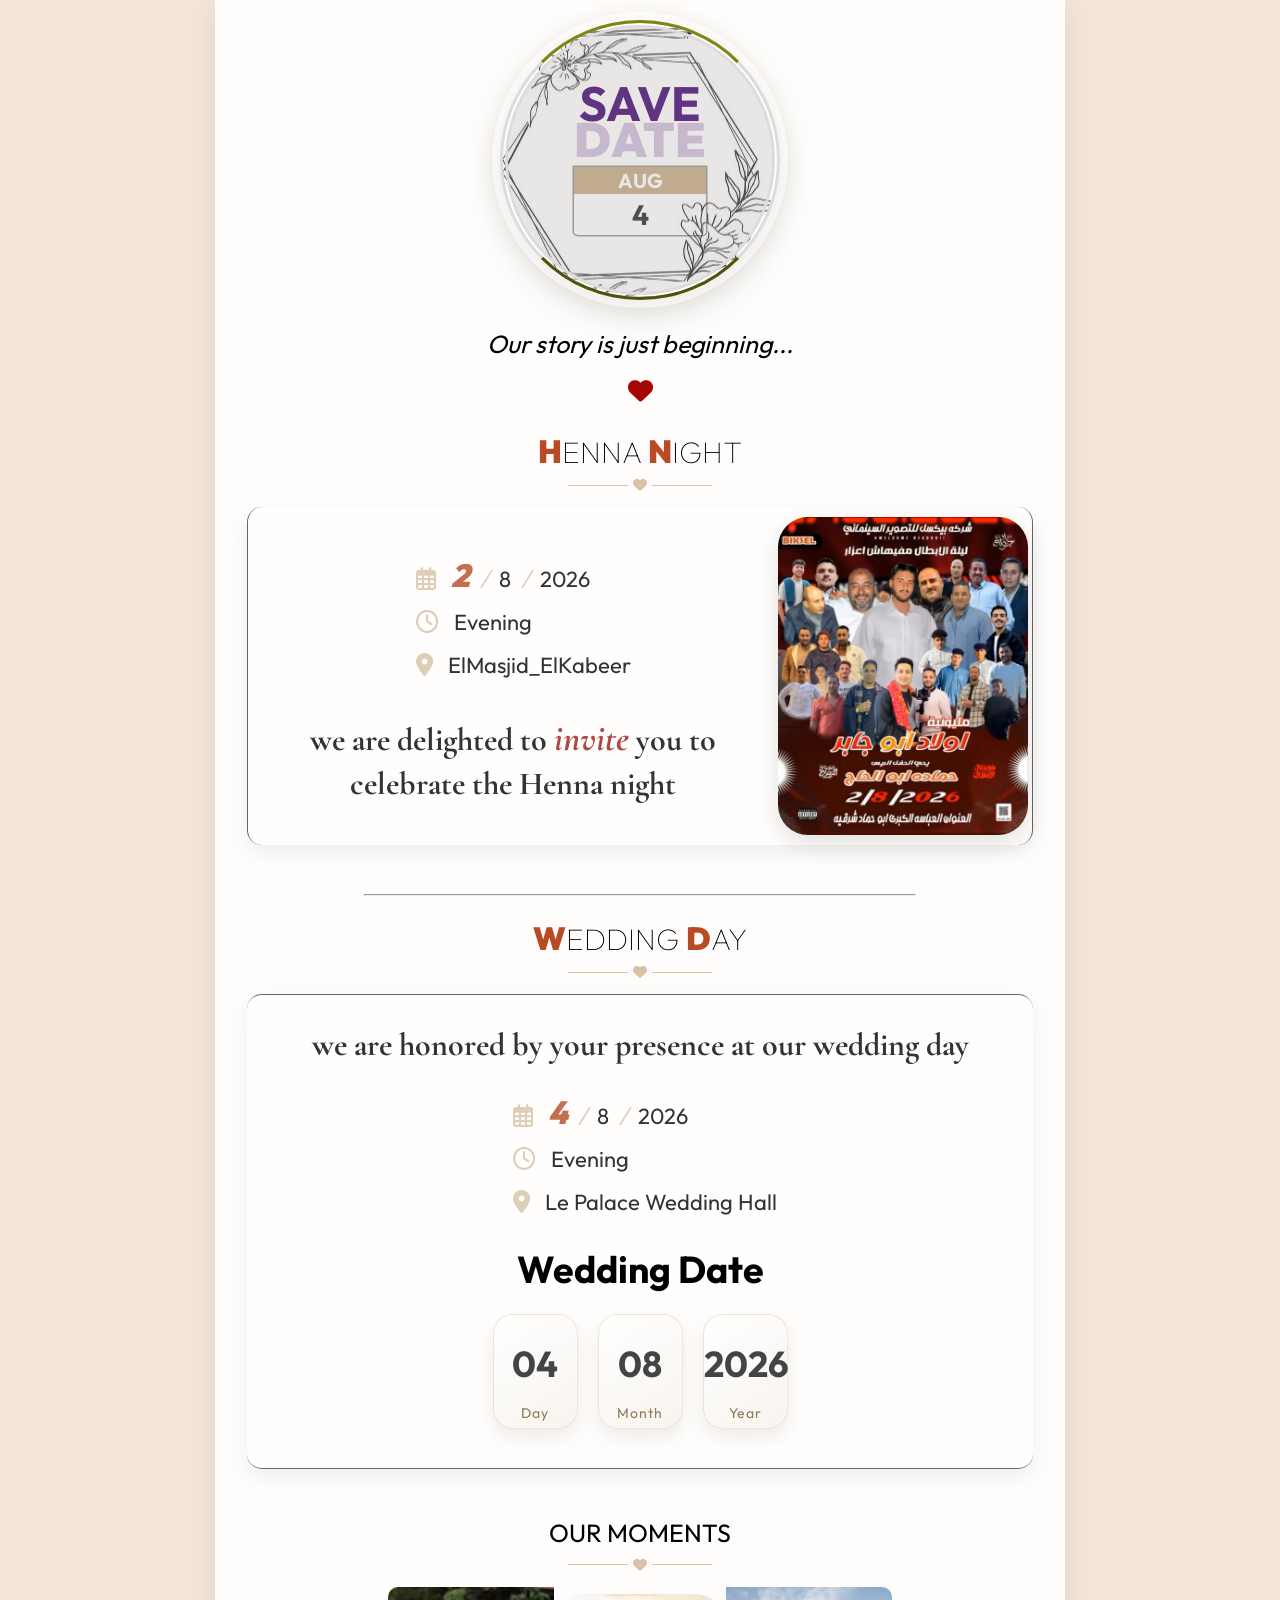
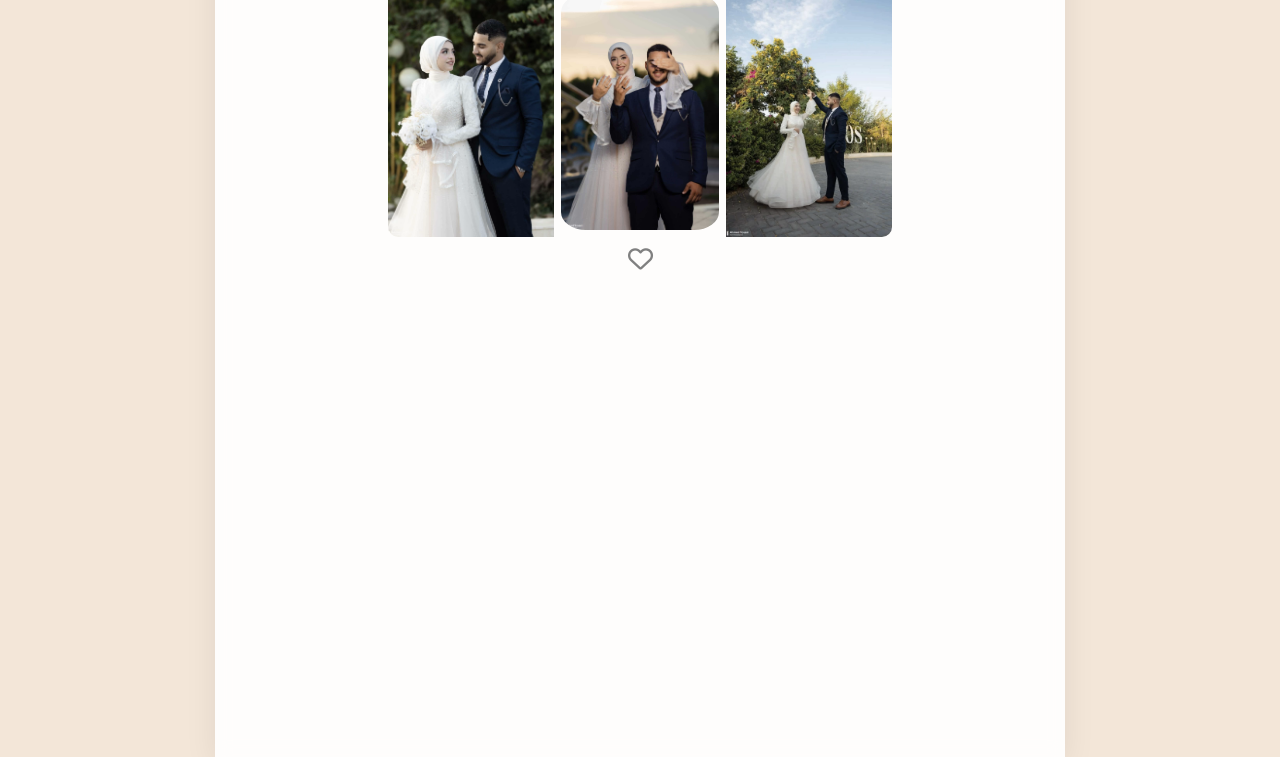
==== commit 0497c869: "Fix HTML encoding issues in main.html" ====
--- a/main.html
+++ b/main.html
@@ -67,7 +67,7 @@
               <br />
               <div class="location-box">
                 <i class="fa-solid fa-location-dot location-icon"></i>
-                <span>Family_House</span>
+                <span>ElMasjid_ElKabeer</span>
               </div>
             </div>
             <div class="invite">
--- a/CSS/widding.css
+++ b/CSS/widding.css
@@ -17,14 +17,14 @@
 }
 
 .hidden {
-    opacity: 0;
-    transform: translateY(30px);
-    transition: all 1s ease;
+  opacity: 0;
+  transform: translateY(30px);
+  transition: all 1s ease;
 }
 
 .show {
-    opacity: 1;
-    transform: translateY(0);
+  opacity: 1;
+  transform: translateY(0);
 }
 
 .p1 {
@@ -37,20 +37,21 @@
   background-position: center;
   background-repeat: repeat;
   border-radius: 50%;
-  border: 8px, double, gainsboro;
+  border: 8px double gainsboro;
   overflow: visible;
   box-shadow:
     0 0 0 8px rgba(255, 255, 255, 0.6),
     0 12px 35px rgba(0, 0, 0, .15),
     0 0 25px rgba(214, 194, 165, 0.4);
-
-
   display: flex;
   justify-content: center;
   align-items: center;
   position: relative;
+  transition: all 0.4s ease;
   animation: fadeScale 1.5s ease;
-}
+  
+}
+
 
 
 
@@ -66,38 +67,37 @@
   }
 }
 
+
 .p1::before {
   content: "";
   position: absolute;
   inset: 0;
-  background: rgba(0, 0, 0, 0.25);
+  background: rgba(168, 156, 156, 0.25);
   border-radius: 50%;
-}
-
-
+
+}
 
 .p1::after {
   content: "";
   position: absolute;
   inset: -8px;
-
+  border-radius: 50%;
   border: 3px solid transparent;
-  border-top-color: #7e8512;
-  border-bottom-color: #4e5307;
-
-  border-radius: 50%;
-
+    border-top-color: #7e8512;
+    border-bottom-color: #4e5307;
   animation: rotateBorder 1.75s ease-in-out 1;
 }
 
 @keyframes rotateBorder {
-  from {
+  from{
     transform: rotate(0deg);
     border: 10px dotted;
+
   }
 
   to {
     transform: rotate(360deg);
+
   }
 }
 
@@ -120,7 +120,7 @@
 }
 
 .calender {
-  border: 2px, groove, black;
+  box-shadow: 0 0 0 1.5px rgba(0, 0, 0, 0.4);
   border-bottom-left-radius: 4%;
   border-bottom-right-radius: 4%;
 }
@@ -141,6 +141,7 @@
   margin: 10px auto;
   font-size: 28px;
   font-weight: bold;
+  padding-bottom: 10px;
 
 }
 
@@ -438,8 +439,6 @@
 .story::before {
   content: "";
   position: absolute;
-  inset: 0;
-  border-radius: 15px;
   background: rgba(255, 255, 255, 0.2);
   border: 1px solid rgba(0, 0, 0, .6);
   box-shadow: 0px 8px 20px rgba(0, 0, 0, .06);
@@ -540,7 +539,7 @@
 }
 
 .name-box i,
-.comment-box i{
+.comment-box i {
   position: absolute;
   top: 50%;
   left: 20px;
@@ -564,18 +563,9 @@
 
   outline: none;
 
-  font-size: 12px;
+  font-size: 18px;
 
   background: #fff;
-
-  transition: all 0.3s ease;
-}
-
-input:focus,
-textarea:focus {
-    border: 1px solid transparent;
-    box-shadow: 0 0 18px rgba(255, 105, 180, 0.4);
-    transform: translateY(-2px) scale(1.02);
 }
 
 
@@ -588,8 +578,8 @@
 
   padding: 15px 35px;
 
- border: 2px solid transparent;
- border-top-color: #4e5307;
+  border: 2px solid transparent;
+  border-top-color: #4e5307;
   border-bottom-color: #4e5307;
   border-radius: 50px;
 
@@ -611,12 +601,12 @@
 }
 
 .submit-btn {
-    position: relative;
-    padding: 12px 25px;
-    border: 2px solid #000;
-    background: transparent;
-    cursor: pointer;
-    overflow: hidden;
+  position: relative;
+  padding: 12px 25px;
+  border: 2px solid #000;
+  background: transparent;
+  cursor: pointer;
+  overflow: hidden;
 }
 
 
@@ -653,4 +643,4 @@
 #whatsapp-icon:hover {
   transform: scale(1.2) rotate(8deg);
   color: #128C7E;
-}
+}
